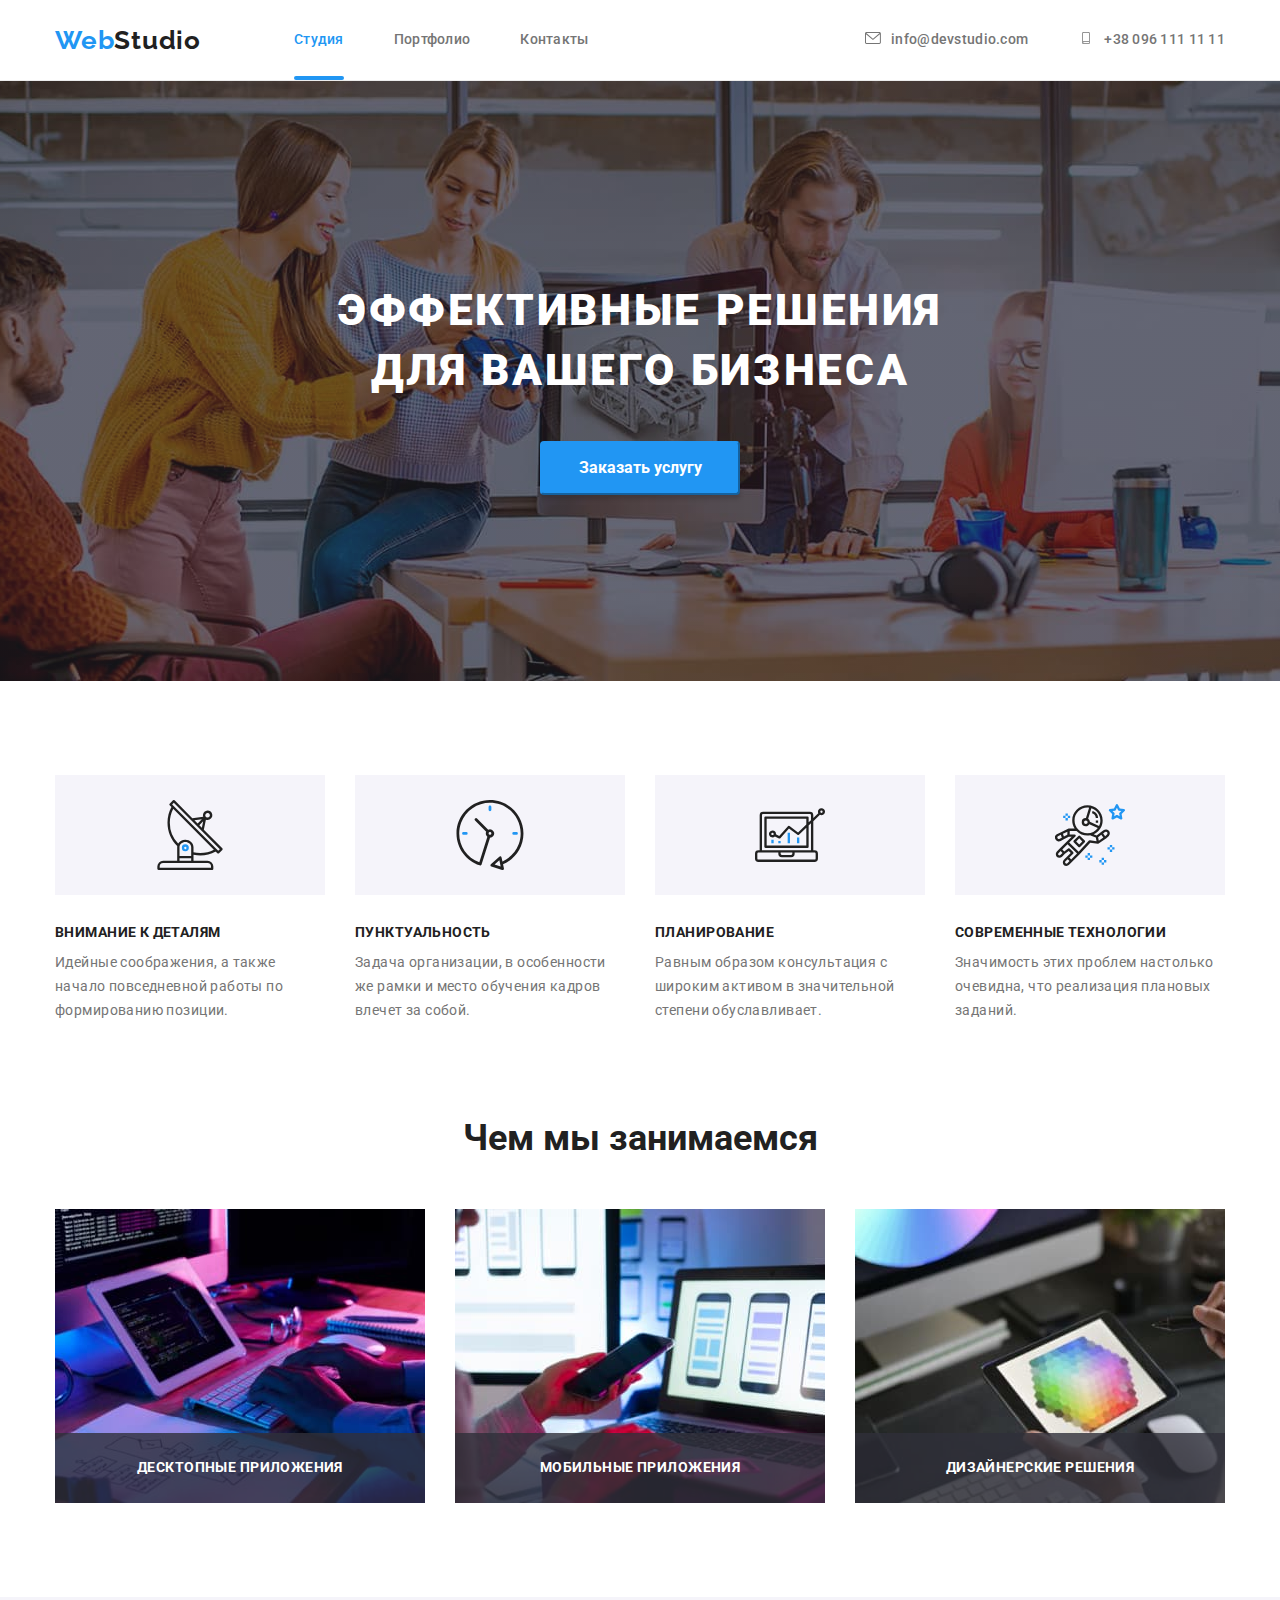
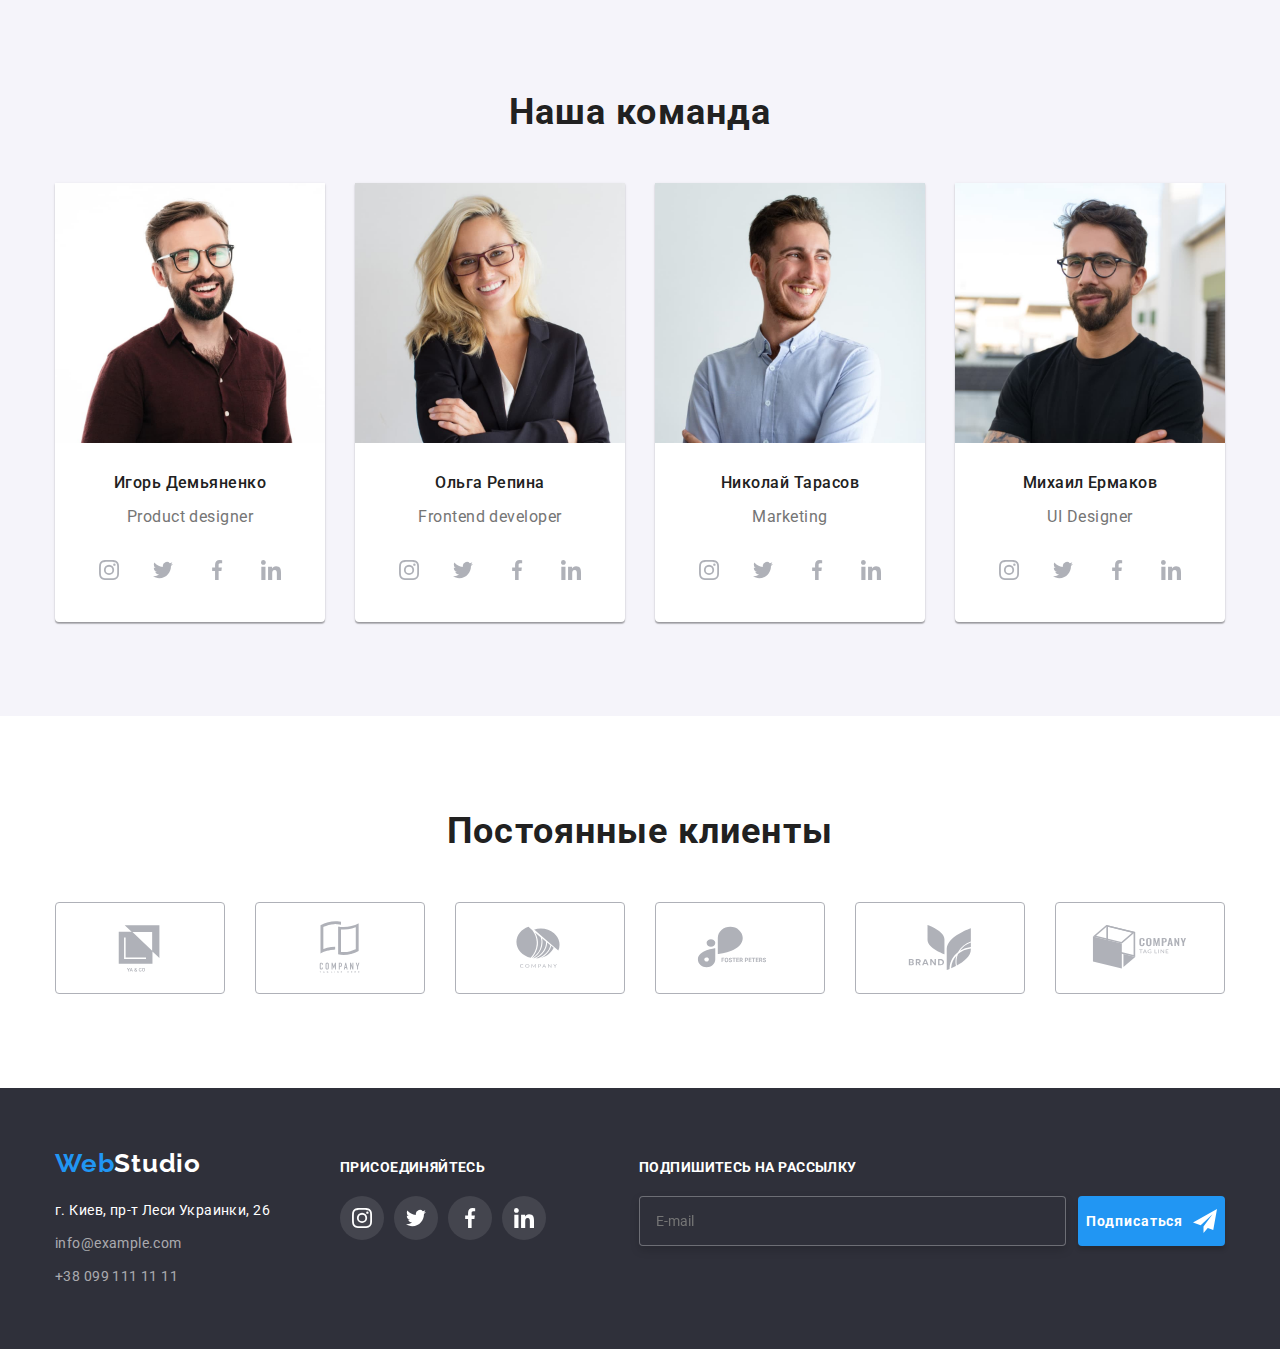
==== index.html @ 0cca4c5c "correct subscribe form" ====
<!DOCTYPE html>
<html lang="ru">

<head>
    <meta charset="UTF-8">
    <meta http-equiv="X-UA-Compatible" content="IE=edge">
    <meta name="viewport" content="width=device-width, initial-scale=1.0">
    <title>Студия</title>
    <link
        href="https://fonts.googleapis.com/css2?family=Raleway:wght@700&family=Roboto:wght@400;500;700;900&display=swap"
        rel="stylesheet">
    <link rel="stylesheet" href="https://cdnjs.cloudflare.com/ajax/libs/modern-normalize/1.1.0/modern-normalize.css">
    <link rel="stylesheet" href="./css/styles.css">
</head>

<body>
    <header class="nav">
        <div class="container main-nav">
            <nav class="main-nav">
                <a class="nav-logo" href="./index.html" target="_parent"><span class="logo1">Web</span>Studio</a>
                <ul class="nav-menu list">
                    <li class="nav-menu-item"><a class="link active-page" href="./index.html">Студия</a></li>
                    <li class="nav-menu-item"><a class="link" href="./portfolio.html" target="_parent">Портфолио</a>
                    </li>
                    <li class="nav-menu-item"><a class="link" href="">Контакты</a></li>
                </ul>
            </nav>
            <ul class="contacts list">
                <li class="nav-menu-item">
                    <a class="link" href="mailto:info@devstudio.com"><svg class="contact-icon" width="16px"
                            height="12px">
                            <use href="./images/icons.svg#icon-envelope"></use>
                        </svg>info@devstudio.com</a>
                </li>
                <li class="nav-menu-item">
                    <a class="link" href="tel:+380961111111"><svg class="contact-icon" width="16px" height="12px">
                            <use href="./images/icons.svg#icon-smartphone"></use>
                        </svg>+38 096 111 11 11</a>
                </li>
            </ul>
        </div>
    </header>
    <main>
        <section class="section order order-overlay">
            <h1 class="container order-title">эффективные решения для вашего бизнеса</h1>
            <button type="button" class="order-button" data-modal-open>Заказать услугу</button>
        </section>
        <section class="section preferences">
            <div class="container">
                <h2 class="visually-hidden">Наши преимущества</h2>
                <ul class="pref-list list">
                    <li class="item">
                        <div class="preferences-overlay">
                            <svg class="pref-icon" width="70px" height="70px">
                                <use href="./images/icons.svg#icon-antenna"></use>
                            </svg>
                        </div>
                        <h3 class="pref-title">внимание к деталям</h3>
                        <p>Идейные соображения, а также начало повседневной работы по формированию позиции.</p>

                    </li>
                    <li class="item">
                        <div class="preferences-overlay">
                            <svg class="pref-icon" width="70px" height="70px">
                                <use href="./images/icons.svg#icon-clock"></use>
                            </svg>
                        </div>
                        <h3 class="pref-title">пунктуальность</h3>
                        <p>Задача организации, в особенности же рамки и место обучения кадров влечет за собой.</p>
                    </li>
                    <li class="item">
                        <div class="preferences-overlay">
                            <svg class="pref-icon" width="70px" height="70px">
                                <use href="./images/icons.svg#icon-diagram"></use>
                            </svg>
                        </div>
                        <h3 class="pref-title">планирование</h3>
                        <p>Равным образом консультация с широким активом в значительной степени обуславливает.</p>
                    </li>
                    <li class="item">
                        <div class="preferences-overlay">
                            <svg class="pref-icon" width="70px" height="70px">
                                <use href="./images/icons.svg#icon-astronaut"></use>
                            </svg>
                        </div>
                        <h3 class="pref-title">современные технологии</h3>
                        <p>Значимость этих проблем настолько очевидна, что реализация плановых заданий.</p>
                    </li>

                </ul>
            </div>
        </section>
        <section class="section what-we-do">
            <div class="container ">
                <h2 class="title">Чем мы занимаемся</h2>
                <ul class="what-list list">
                    <li class="item"><img class="img" src="./images/img1.jpg" alt="рабочий стол программиста"
                            width="370" />
                        <p class="signature">Десктопные приложения</p>
                    </li>
                    <li class="item"><img class="img" src="./images/img2.jpg" alt="разработка мобильных приложений"
                            width="370" />
                        <p class="signature">Мобильные приложения</p>
                    </li>
                    <li class="item"><img class="img" src="./images/img3.jpg" alt="работа с цветом" width="370" />
                        <p class="signature">Дизайнерские решения</p>
                    </li>
                </ul>
            </div>
        </section>
        <section class="section our-team">
            <div class="container">
                <h2 class="title">Наша команда</h2>
                <ul class="team-list list">
                    <li class="item"> <img src="./images/id.jpg" alt="игорь демьяненко" width="270" />
                        <div class="card-title">
                            <h3 class="name">Игорь Демьяненко</h3>
                            <p class="prof">Product designer</p>
                            <div class="social-links">
                                <ul class="links">
                                    <li class="svg">
                                        <a class="sli" href="">
                                            <svg class="icon" width="20px" height="20px">
                                                <use href="./images/icons.svg#icon-insta"> </use>
                                            </svg>
                                        </a>
                                    </li>
                                    <li class="svg">
                                        <a class="sli" href=""><svg class="icon" width="20px" height="20px">
                                                <use href="./images/icons.svg#icon-twitter"> </use>
                                            </svg></a>
                                    </li>
                                    <li class="svg">
                                        <a class="sli" href=""><svg class="icon" width="20px" height="20px">
                                                <use href="./images/icons.svg#icon-fb"> </use>
                                            </svg></a>
                                    </li>
                                    <li class="svg">
                                        <a class="sli" href=""><svg class="icon" width="20px" height="20px">
                                                <use href="./images/icons.svg#icon-linkd"> </use>
                                            </svg></a>
                                    </li>
                                </ul>
                            </div>
                        </div>

                    </li>
                    <li class="item"> <img src="./images/or.jpg" alt="ольга репина" width="270" />
                        <div class="card-title">
                            <h3 class="name">Ольга Репина</h3>
                            <p class="prof">Frontend developer</p>
                            <div class="social-links">
                                <ul class="links">
                                    <li class="svg">
                                        <a class="sli" href="">
                                            <svg class="icon" width="20px" height="20px">
                                                <use href="./images/icons.svg#icon-insta"> </use>
                                            </svg>
                                        </a>
                                    </li>
                                    <li class="svg">
                                        <a class="sli" href=""><svg class="icon" width="20px" height="20px">
                                                <use href="./images/icons.svg#icon-twitter"> </use>
                                            </svg></a>
                                    </li>
                                    <li class="svg">
                                        <a class="sli" href=""><svg class="icon" width="20px" height="20px">
                                                <use href="./images/icons.svg#icon-fb"> </use>
                                            </svg></a>
                                    </li>
                                    <li class="svg">
                                        <a class="sli" href=""><svg class="icon" width="20px" height="20px">
                                                <use href="./images/icons.svg#icon-linkd"> </use>
                                            </svg></a>
                                    </li>
                                </ul>
                            </div>
                        </div>
                    </li>
                    <li class="item">
                        <img src="./images/nt.jpg" alt="николай тарасов" width="270" />
                        <div class="card-title">
                            <h3 class="name">Николай Тарасов</h3>
                            <p class="prof">Marketing</p>
                            <div class="social-links">
                                <ul class="links">
                                    <li class="svg">
                                        <a class="sli" href="">
                                            <svg class="icon" width="20px" height="20px">
                                                <use href="./images/icons.svg#icon-insta"> </use>
                                            </svg>
                                        </a>
                                    </li>
                                    <li class="svg">
                                        <a class="sli" href=""><svg class="icon" width="20px" height="20px">
                                                <use href="./images/icons.svg#icon-twitter"> </use>
                                            </svg></a>
                                    </li>
                                    <li class="svg">
                                        <a class="sli" href=""><svg class="icon" width="20px" height="20px">
                                                <use href="./images/icons.svg#icon-fb"> </use>
                                            </svg></a>
                                    </li>
                                    <li class="svg">
                                        <a class="sli" href=""><svg class="icon" width="20px" height="20px">
                                                <use href="./images/icons.svg#icon-linkd"> </use>
                                            </svg></a>
                                    </li>
                                </ul>
                            </div>
                        </div>

                    <li class="item"><img src="./images/me.jpg" alt="михаил ермаков" width="270" />
                        <div class="card-title">
                            <h3 class="name">Михаил Ермаков</h3>
                            <p class="prof">UI Designer</p>
                            <div class="social-links">
                                <ul class="links">
                                    <li class="svg">
                                        <a class="sli" href="">
                                            <svg class="icon" width="20px" height="20px">
                                                <use href="./images/icons.svg#icon-insta"> </use>
                                            </svg>
                                        </a>
                                    </li>
                                    <li class="svg">
                                        <a class="sli" href=""><svg class="icon" width="20px" height="20px">
                                                <use href="./images/icons.svg#icon-twitter"> </use>
                                            </svg></a>
                                    </li>
                                    <li class="svg">
                                        <a class="sli" href=""><svg class="icon" width="20px" height="20px">
                                                <use href="./images/icons.svg#icon-fb"> </use>
                                            </svg></a>
                                    </li>
                                    <li class="svg">
                                        <a class="sli" href=""><svg class="icon" width="20px" height="20px">
                                                <use href="./images/icons.svg#icon-linkd"> </use>
                                            </svg></a>
                                    </li>
                                </ul>
                            </div>
                        </div>

                    </li>
                </ul>
            </div>
        </section>
        <section class="section clients">
            <div class="container">
                <h2 class="title">Постоянные клиенты</h2>
                <ul class="clients-list">
                    <li class="client-item">
                        <a class="company-link" href=""><svg class="icon-client" width="106px" height="60px">
                                <use href="./images/icons.svg#icon-client-1"></use>
                            </svg></a>
                    </li>
                    <li class="client-item">
                        <a class="company-link" href=""><svg class="icon-client" width="106px" height="60px">
                                <use href="./images/icons.svg#icon-client-2"></use>
                            </svg></a>
                    </li>
                    <li class="client-item">
                        <a class="company-link" href=""><svg class="icon-client" width="106px" height="60px">
                                <use href="./images/icons.svg#icon-client-3"></use>
                            </svg></a>
                    </li>
                    <li class="client-item">
                        <a class="company-link" href=""><svg class="icon-client" width="106px" height="60px">
                                <use href="./images/icons.svg#icon-client-4"></use>
                            </svg></a>
                    </li>
                    <li class="client-item">
                        <a class="company-link" href=""><svg class="icon-client" width="106px" height="60px">
                                <use href="./images/icons.svg#icon-client-5"></use>
                            </svg></a>
                    </li>
                    <li class="client-item">
                        <a class="company-link" href=""><svg class="icon-client" width="106px" height="60px">
                                <use href="./images/icons.svg#icon-client-6"></use>
                            </svg></a>
                    </li>
                </ul>
            </div>

        </section>
    </main>
    <footer class="footer">
        <div class="container footer-container">
            <div class="footer-adress">
                <a class="footer-logo link" href="./index.html" target="_parent"><span
                        class="logo1">Web</span>Studio</a>
                <address>
                    <p class="address">г. Киев, пр-т Леси Украинки, 26</p>
                    <ul class="footer-contacts list">
                        <li class="mail">
                            <a class="link" href="mailto:info@example.com">info@example.com</a>
                        </li>
                        <li>
                            <a class="link" href="tel:+380991111111">+38 099 111 11 11</a>
                        </li>
                    </ul>
                </address>
            </div>
            <div class="footer-social">
                <h2 class="title">присоединяйтесь</h2>
                <ul class="footer-social-links">
                    <li class="item">
                        <a class="sl" href="">
                            <svg class="icon" width="20px" height="20px">
                                <use href="./images/icons.svg#icon-insta"> </use>
                            </svg>
                        </a>
                    </li>
                    <li class="item">
                        <a class="sl" href=""><svg class="icon" width="20px" height="20px">
                                <use href="./images/icons.svg#icon-twitter"> </use>
                            </svg></a>
                    </li>
                    <li class="item">
                        <a class="sl" href=""><svg class="icon" width="20px" height="20px">
                                <use href="./images/icons.svg#icon-fb"> </use>
                            </svg></a>
                    </li>
                    <li class="item">
                        <a class="sl" href=""><svg class="icon" width="20px" height="20px">
                                <use href="./images/icons.svg#icon-linkd"> </use>
                            </svg></a>
                    </li>
                </ul>
            </div>
            <div class="footer-subscribe">
                <h2 class="title">Подпишитесь на рассылку</h2>
                <ul>
                    <li class="subscribe">
                        <form class="subscribe-form">
                            <label class="label" for="subscribe-e-mail"></label>
                            <input type="email" name="subscribe-e-mail" id="subscribe-e-mail" placeholder="E-mail">
                            <button class="sub-button" type="submit">Подписаться
                                <svg class="icon" width="24px" height="24px">
                                    <use href="./images/icons.svg#icon-send"></use>
                                </svg>
                            </button>
                        </form>
                    </li>
                </ul>
            </div>
        </div>
    </footer>
    <div class="backdrop is-hidden" data-modal>
        <div class="modal">
            <button class="close" type="button" data-modal-close>
                <svg class="close-icon" width="11px" height="11px">
                    <use href="./images/icons.svg#icon-close"></use>
                </svg>
            </button>
            <h2 class="modal-title">Оставьте свои данные, мы вам перезвоним</h2>
            <form class="form" autocomplete="on">
                <div class="form-field">
                    <label for="name">Имя</label>
                    <svg class="svg-icon" width="12px" height="12px">
                        <use href="./images/icons.svg#icon-person"></use>
                    </svg>
                    <input class="input" type="text" name="name" id="name">
                </div>

                <div class="form-field phone">
                    <label for="phone">Телефон</label>
                    <svg class="svg-icon" width="12px" height="12px">
                        <use href="./images/icons.svg#icon-phone"></use>
                    </svg>
                    <input class="input" type="tel" name="phone" id="phone">
                </div>

                <div class="form-field email">
                    <label for="mail">Почта</label>
                    <svg class="svg-icon" width="12px" height="12px">
                        <use href="./images/icons.svg#icon-email"></use>
                    </svg>
                    <input class="input" type="email" name="mail" id="mail">
                </div>

                <div class="form-field comment">
                    <label for="comment">Комментарий</label>
                    <textarea class="textarea" name="comment" rows="10" id="comment"
                        placeholder="Введите текст"></textarea>
                </div>

                <div class="check">
                    <input class="checkbox" type="checkbox" name="policy" value="" id="policy">
                    <label for="policy">Соглашаюсь с рассылкой и принимаю <a href="">Условия договора</a></label>
                </div>
                <button class="submit" type="submit">Отправить</button>

            </form>
        </div>
    </div>
    <script src="./js/modal.js"></script>
</body>

</html>
---- css/styles.css ----
/*-variables=*/
:root {
    --bg-body: #fff;
    --font-title: #212121;
    --accent: #2196f3;
    --font-p: #757575;
    --header-border: #ececec;
    --bg-order: #c4c4c4;
    --font-order: #fff;
    --font-active-button: #fff;
    --bg-hover-buton-order: #188ce8;
    --bg-our-team: #f5f4fa;
    --bg-footer: #2f303a;
    --footer-text: #fff;
    --footer-contacts: rgba(255, 255, 255, 0.6);
    --bg-button: #f5f4fa;
    --border-card: #eeeeee;
    --social-icon: #afb1b8;
    --backdrop: rgba(0, 0, 0, 0.2);
    --card-overlay: rgba(33, 150, 243, 0.9);
    --border-input: rgba(33, 33, 33, 0.2);
}

/*-RESET-*/
html {
    box-sizing: border-box;
}

*,
*::after,
*::before {
    box-sizing: inherit;
}

/* Стили для обнуления верхних отступов у элементов */
h1,
h2,
h3,
h4,
h5,
h6,
p,
ul {
    padding: 0;
    margin: 0;
}

/* Класс для обнуления базовых свойств у списков (ul) */
ul {
    list-style: none;
    padding-left: 0;
    margin: 0;
}

/* Класс для обнуления базовых свойств у ссылок */
.link {
    text-decoration: none;
    color: inherit;
}

/* Свойства для корректного отображения картинок */
img {
    display: block;
    max-width: 100%;
    height: auto;
}

/* Свойства для обнуления курсива у address */
address {
    font-style: normal;
}


/*-base-*/
body {
    font-family: 'roboto', sans-serif;
    color: var(--font-p);
    background-color: var(--bg-body);
    font-size: 14px;
    line-height: 1.14;
    font-weight: 400;
}

.container {
    width: 1200px;
    padding-left: 15px;
    padding-right: 15px;
    margin: 0 auto;
}

.section {
    margin: 0;
    padding-top: 94px;
    padding-bottom: 94px;
    text-align: center;
}

/*-UI home page-*/
/*-header-*/

.list {
    list-style: none;
    padding: 0;
    margin: 0;
}

.visually-hidden {
    position: absolute;
    width: 1px;
    height: 1px;
    margin: -1px;
    border: 0;
    padding: 0;
    white-space: nowrap;
    clip-path: inset(100%);
    clip: rect(0 0 0 0);
    overflow: hidden;
}


.nav {
    border-bottom: 1px solid var(--header-border);
}

.main-nav {
    display: flex;
    align-items: center;
}

.nav .link {
    font-weight: 500;
    text-decoration: none;
    color: var(--font-title);
    letter-spacing: 0.02em;
}

.nav .link:focus,
.nav .link:hover {
    color: var(--accent);
}

.nav-logo {
    display: block;
    font-family: 'Raleway';
    font-style: normal;
    font-weight: 700;
    font-size: 26px;
    line-height: 1.19;
    color: var(--font-title);
    text-decoration: none;
    letter-spacing: 0.03em;
}

.nav .nav-logo:hover,
.nav-logo:focus,
.nav-logo:active {
    color: var(--font-title);
}

.logo1 {
    color: var(--accent)
}

.nav-menu {
    display: flex;
    margin-left: 93px;
}

.nav-menu .link {
    display: block;
    padding-top: 32px;
    padding-bottom: 32px;
    text-decoration: none;
    color: var(--font-p);
    transition: color 250ms cubic-bezier(0.4, 0, 0.2, 1);
}

.contacts {
    display: flex;
    margin-left: auto;
}

.contacts .link {
    display: block;
    padding-top: 32px;
    padding-bottom: 32px;
    text-decoration: none;
    color: var(--font-p);
    transition: color 250ms cubic-bezier(0.4, 0, 0.2, 1);
}

.nav-menu-item+.nav-menu-item {
    margin-left: 50px;
}

.nav-menu-item {
    position: relative;
}

.contacts .link:hover,
.contacts .link:focus {
    color: var(--accent);
}

.contact-icon {
    margin-right: 10px;
    fill: var(--font-p);
    transition: fill 250ms cubic-bezier(0.4, 0, 0.2, 1);
}

.contacts .link:hover .contact-icon,
.contacts .link:focus .contact-icon {
    fill: var(--accent);
}


.nav .active-page {
    color: var(--accent);
}

.nav .active-page::after {
    content: "";
    position: absolute;
    left: 0;
    bottom: 0;
    width: 100%;
    height: 4px;
    border-radius: 2px;
    background-color: var(--accent);
}

/*-main-*/

/*-order-*/

.order {
    padding: 200px 0px;
    background-color: var(--bg-order);
}

.order-overlay {
    max-width: 1600px;
    height: 600px;
    margin-left: auto;
    margin-right: auto;
    background-image: linear-gradient(to right,
            rgba(47, 48, 58, 0.4),
            rgba(47, 48, 58, 0.4)),
        url(../images/Img.jpg);
    background-repeat: no-repeat;
    background-position: center;
    background-size: cover;
}

.order-title {
    width: 696px;
    padding: 0;
    margin-bottom: 40px;
    font-weight: 900;
    font-size: 44px;
    line-height: 1.36;
    color: var(--font-order);
    text-transform: uppercase;
    letter-spacing: 0.06em;
}

.order-button {
    min-width: 200px;
    padding: 10px 32px;
    font-family: 'Roboto';
    font-weight: 700;
    font-size: 16px;
    line-height: 1.88;
    color: var(--font-active-button);
    background-color: var(--accent);
    box-shadow: 0px 4px 4px rgba(0, 0, 0, 0.15);
    border-radius: 4px;
    border-color: var(--accent);
    cursor: pointer;
    transition: background-color 250ms cubic-bezier(0.4, 0, 0.2, 1);
}

.order-button:hover {
    background-color: var(--bg-hover-buton-order);
}

.backdrop.is-hidden {
    opacity: 0;
    pointer-events: none;
    visibility: hidden;
}

/*-preferences-*/

.pref-list {
    display: flex;
    flex-wrap: wrap;
}

.pref-list .item {
    width: calc((100% - 90px) / 4);
    margin-right: 30px;
    text-align: left;
}

.pref-list .item:nth-child(4n) {
    margin-right: 0px;
}

.pref-title {
    margin-bottom: 10px;
    font-weight: 700;
    font-size: 14px;
    line-height: 1.14;
    color: var(--font-title);
    letter-spacing: 0.03em;
    text-transform: uppercase;
}

.preferences p {
    line-height: 1.71;
    letter-spacing: 0.03em;
}

.preferences-overlay {
    display: flex;
    justify-content: center;
    align-items: center;
    width: 270px;
    height: 120px;
    margin-bottom: 30px;
    background-color: var(--bg-button);
}

/*-what we do-*/

.what-we-do {
    padding-top: 0px;
}

.what-list {
    display: flex;
    justify-content: center;
}

.what-list .item {
    margin-right: 30px;
    position: relative;
}

.what-list .item:nth-child(3n) {
    margin-right: 0px;
}

.what-we-do .title {
    margin-bottom: 50px;
    font-weight: 700;
    font-size: 36px;
    line-height: 1.17;
    text-align: center;
    color: var(--font-title);
}

.what-we-do .signature {
    width: 100%;
    position: absolute;
    left: 0;
    bottom: 0;
    padding-top: 27px;
    padding-bottom: 27px;
    font-weight: 700;
    letter-spacing: 0.03em;
    text-transform: uppercase;
    color: var(--bg-body);
    background: rgba(47, 48, 58, 0.8);
}

/*-our team-*/

.our-team {
    background-color: var(--bg-our-team);
}

.team-list {
    display: flex;

}

.our-team .title {
    margin-bottom: 50px;
    font-weight: 700;
    font-size: 36px;
    line-height: 1.17;
    color: var(--font-title);
    letter-spacing: 0.03em;
}

.our-team .item {
    margin-right: 30px;
    background-color: var(--bg-body);
    box-shadow: 0px 1px 3px rgba(0, 0, 0, 0.12),
        0px 1px 1px rgba(0, 0, 0, 0.14),
        0px 2px 1px rgba(0, 0, 0, 0.2);
    border-radius: 0px 0px 4px 4px;
    text-align: center;
}

.our-team .item:nth-child(4n) {
    margin-right: 0px;
}

.our-team .card-title {
    padding: 30px 0;
}

.our-team .name {
    margin-bottom: 10px;
    font-weight: 500;
    font-size: 16px;
    line-height: 1.19;
    letter-spacing: 0.03em;
    color: var(--font-title);
}

.our-team .prof {
    margin-bottom: 16px;
    font-size: 16px;
    line-height: 1.88;
    letter-spacing: 0.03em;
}

.social-links {
    padding-left: 32px;
    padding-right: 32px;
    margin-left: auto;
    margin-right: auto;
}

.social-links .links {
    display: flex;
}

.sli {
    display: flex;
    justify-content: center;
    align-items: center;
    width: 44px;
    height: 44px;
    border-radius: 50%;
    transition: background-color 250ms cubic-bezier(0.4, 0, 0.2, 1);
}

.social-links .svg:not(:last-child) {
    margin-right: 10px;
}

.social-links .icon {
    fill: var(--social-icon);
    transition: fill 250ms cubic-bezier(0.4, 0, 0.2, 1);
}

.sli:hover,
.sli:focus {
    background-color: var(--accent);
}

.sli:hover .icon,
.sli:focus .icon {
    fill: var(--bg-body);
}


/*-Clients-*/

.clients .title {
    margin-bottom: 50px;
    font-weight: 700;
    font-size: 36px;
    line-height: 1.17;
    text-align: center;
    letter-spacing: 0.03em;
    color: var(--font-title);
}

.clients-list {
    display: flex;
    justify-content: center;
    align-items: center;
}

.client-item:not(:last-child) {
    margin-right: 30px;
}

.company-link {
    display: flex;
    justify-content: center;
    align-items: center;
    width: 170px;
    height: 92px;
    border: 1px solid var(--social-icon);
    border-radius: 4px;
    cursor: pointer;
    transition: border-color 250ms cubic-bezier(0.4, 0, 0.2, 1);
}

.company-link:hover,
.company-link:focus {
    border-color: var(--accent);
}

.company-link:hover .icon-client,
.company-link:focus .icon-client {
    fill: var(--accent);
}


.icon-client {
    fill: var(--social-icon);
    transition: fill 250ms cubic-bezier(0.4, 0, 0.2, 1);
}

/*-UI portfolio-*/
/*-buttons-*/

.buttons {
    display: flex;
    margin-bottom: 50px;
    justify-content: center;
}

.li+.li {
    margin-left: 8px;
}

.buttons .button {
    padding: 6px 22px;
    font-family: 'Roboto';
    font-weight: 500;
    font-size: 16px;
    line-height: 1.63;
    text-align: center;
    letter-spacing: 0.03em;
    color: var(--font-title);
    background-color: var(--bg-button);
    border: 1px transparent;
    border-radius: 4px;
    cursor: pointer;
    transition: background-color 250ms cubic-bezier(0.4, 0, 0.2, 1),
        color 250ms cubic-bezier(0.4, 0, 0.2, 1),
        box-shadow 250ms cubic-bezier(0.4, 0, 0.2, 1);
}

.buttons .button:hover,
.buttons .button:focus {
    color: var(--font-active-button);
    background-color: var(--accent);
    box-shadow: 0px 3px 1px rgba(0, 0, 0, 0.1),
        0px 1px 2px rgba(0, 0, 0, 0.08),
        0px 2px 2px rgba(0, 0, 0, 0.12);
}


/*-portfolio-*/

.filter-list {
    display: flex;
    flex-wrap: wrap;
}

.filter-list .item {
    width: calc((100% - 60px) / 3);
    margin-right: 30px;
    margin-bottom: 30px;
    transition: box-shadow 250ms cubic-bezier(0.4, 0, 0.2, 1) 0ms;
}

.filter-list .item:nth-child(3n) {
    margin-right: 0px;
}

.filter-list .item:nth-last-child(-n + 3) {
    margin-bottom: 0px;
}

.filter-list .title {
    margin-bottom: 4px;
    font-weight: 700;
    font-size: 18px;
    line-height: 2;
    letter-spacing: 0.06em;
    color: var(--font-title);
}

.filter-list .category {
    font-size: 16px;
    line-height: 1.88;
    letter-spacing: 0.03em;
    color: var(--font-p);
}

.filter-list .card-title {
    padding: 20px 24px;
    text-align: left;
    border-left: 1px solid var(--border-card);
    border-bottom: 1px solid var(--border-card);
    border-right: 1px solid var(--border-card);
}

.filter-list .link {
    text-decoration: none;
}

.filter-list .item:hover,
.filter-list .item:focus {
    box-shadow: 0px 1px 1px rgba(0, 0, 0, 0.12),
        0px 4px 4px rgba(0, 0, 0, 0.06),
        1px 4px 6px rgba(0, 0, 0, 0.16);
}

.filter-list .img {
    display: block;
}

.card-overlay {
    position: relative;
    overflow: hidden;
}

.description {
    position: absolute;
    top: 101%;
    left: 0;
    width: 100%;
    padding: 63px 24px;
    font-weight: 400;
    font-size: 18px;
    line-height: 1.55;
    letter-spacing: 0.03em;
    text-align: left;
    color: var(--bg-body);
    background-color: var(--card-overlay);
    transition: transform 250ms cubic-bezier(0.4, 0, 0.2, 1) 0ms;
}

.filter-list .link:hover .description,
.filter-list .link:focus .description {
    transform: translateY(-101%);
}

/*-footer-*/

.footer {
    padding: 60px 0px;
    background-color: var(--bg-footer);
    line-height: 1.71;
    letter-spacing: 0.03em;
}

.footer-container {
    display: flex;
}

.footer-adress {
    margin-right: 70px;
}

.footer .link {
    text-decoration: none;
    transition: color 250ms cubic-bezier(0.4, 0, 0.2, 1);
}

.footer-logo {
    display: block;
    margin-bottom: 20px;
    font-family: 'Raleway';
    font-style: normal;
    font-weight: 700;
    font-size: 26px;
    line-height: 1.19;
    letter-spacing: 0.03em;
    color: var(--footer-text);
}

.footer .link:hover,
.footer .link:focus,
.footer .link:active {
    color: var(--footer-text);
}

.footer .address {
    margin-bottom: 9px;
    font-style: normal;
    color: var(--footer-text);
}

.footer-contacts .link {
    font-style: normal;
    color: var(--footer-contacts);
}

.footer-contacts .mail {
    margin-bottom: 9px;
}

.footer-contacts .link:hover,
.footer-contacts .link:focus {
    color: var(--accent);
}

.footer-contacts .mail {
    margin-bottom: 9px;
}

.footer .title {
    margin-bottom: 20px;
    font-size: inherit;
    font-weight: 700;
    line-height: 1.14;
    letter-spacing: 0.03em;
    text-transform: uppercase;
    color: var(--footer-text);
}

.footer-social {
    margin-right: 93px;
    padding-top: 12px;
}

.footer-social-links {
    display: flex;
    justify-content: center;
    align-items: center;
}

.footer-social .item {
    width: 44px;
    height: 44px;

}

.footer-social .item:not(:last-child) {
    margin-right: 10px;
}

.sl {
    display: flex;
    justify-content: center;
    align-items: center;
    width: 44px;
    height: 44px;
    border: 0;
    border-radius: 50%;
    background-color: rgba(255, 255, 255, 0.1);
    transition: background-color 250ms cubic-bezier(0.4, 0, 0.2, 1);
}

.sl .icon {
    fill: var(--footer-text)
}

.footer-social .sl:focus,
.footer-social .sl:hover {
    background-color: var(--accent);
}

.footer-subscribe {
    flex-grow: 1;
    padding-top: 12px;
}

.subscribe {
    width: 100%;
}

.subscribe-form{
    display: flex;
    justify-content: right;
    align-items: center;
}

.subscribe input {
    height: 50px;
    width: 100%;
    margin-right: 12px;
    padding-left: 16px;
    padding-top: 15px;
    padding-bottom: 15px;
    border: 1px solid rgba(255, 255, 255, 0.3);
    filter: drop-shadow(0px 4px 4px rgba(0, 0, 0, 0.15));
    border-radius: 4px;
    background-color: var(--bg-footer);
    color: var(--footer-text);
}

.sub-button {
    display: flex;
    align-items: center;
    justify-content: center;
    width: 200px;
    height: 50px;
    border: 0;
    box-shadow: 0px 4px 4px rgba(0, 0, 0, 0.15);
    border-radius: 4px;
    background-color: var(--accent);
    color: var(--footer-text);
    font-weight: 700;
    font-size: 16;
    line-height: 1.88;
    text-align: center;
    letter-spacing: 0.06em;
}

.sub-button .icon{
    fill: var(--footer-text);
    margin-left: 10px;
}

/*-Modal-*/
.backdrop {
    position: fixed;
    top: 0;
    left: 0;
    width: 100%;
    height: 100%;
    opacity: 1;
    background-color: var(--backdrop);
    transition: opacity 250ms cubic-bezier(0.4, 0, 0.2, 1) 0ms,
    visibility 250ms cubic-bezier(0.4, 0, 0.2, 1);
}

.modal {
    position: absolute;
    display: flex;
    flex-direction: column;
    top: 50%;
    left: 50%;
    align-items: center;
    transform: translate(-50%, -50%);
    width: 528px;
    height: 581px;
    background-color: var(--bg-body);
    box-shadow: 0px 1px 3px rgba(0, 0, 0, 0.12),
        0px 1px 1px rgba(0, 0, 0, 0.14),
        0px 2px 1px rgba(0, 0, 0, 0.2);
    border-radius: 4px;
}

.close {
    position: absolute;
    top: 8px;
    right: 8px;
    width: 30px;
    height: 30px;
    display: flex;
    justify-content: center;
    align-items: center;
    border: 1px solid rgba(0, 0, 0, 0.1);
    border-radius: 50%;
    background-color: var(--bg-body);
}

.close-icon {
    transition: fill 250ms cubic-bezier(0.4, 0, 0.2, 1);
}

.close:hover .close-icon,
.close:focus .close-icon {
    fill:var(--accent);
}

.modal-title {
    margin-top: 40px;
    margin-bottom: 12px;
    font-weight: 700;
    font-size: 20px;
    line-height: 1.15;
    text-align: center;
    letter-spacing: 0.03em;
    color: var(--font-title);
}

.form {
    width: 448px;
    height: 342px;
}

.form-field {
    display: flex;
    flex-direction: column;
    position: relative;
}

.form-field .svg-icon {
    position: absolute;
    top: 50%;
    left: 14px;
    transform: translate(50%);
    transition: fill 250ms cubic-bezier(0.4, 0, 0.2, 1);
}

.form .input {
    margin-bottom: 10px;
    padding-left: 42px;
    padding-top: 12px;
    padding-bottom: 12px;1
    height: 40px;
    border: 1px solid var(--border-input);
    border-radius: 4px;
    transition: border-color 250ms cubic-bezier(0.4, 0, 0.2, 1);
}

.form .input:hover,
.form .input:focus
.form .input:enabled {
    border-color: var(--accent);
}

.form-field:hover .svg-icon,
.form-field:focus .svg-icon {
fill: var(--accent);
}


.form .textarea {
    margin-bottom: 20px;
    padding: 12px 16px;
    resize: none;
    height: 120px;
    border: 1px solid var(--border-input);
    border-radius: 4px;
    transition: border-color 250ms cubic-bezier(0.4, 0, 0.2, 1);
}

.form .textarea::placeholder{
    letter-spacing: 0.01em;
    color: rgba(117, 117, 117, 0.5);
}

.form .textarea:hover,
.form .textarea:focus {
    border-color: var(--accent);
}

.form .check {
    display: flex;
    justify-content: center;
    align-items: center;
    margin-bottom: 30px;
}

.form .checkbox {
    margin-right: 7px;
}

.form-field label {
    margin-bottom: 4px;
    font-weight: 400;
    font-size: 12px;
    line-height: 1.17;
    letter-spacing: 0.01em;
}



.submit {
    display: block;
    margin: auto;
    width: 200px;
    height: 50px;
    border: 0;
    box-shadow: 0px 4px 4px rgba(0, 0, 0, 0.15);
    border-radius: 4px;
    background-color: var(--accent);
    color: var(--bg-body);
    transition: background-color 250ms cubic-bezier(0.4, 0, 0.2, 1);
}

.submit:hover,
.submit:focus {
    background-color: var(--bg-hover-buton-order);
}
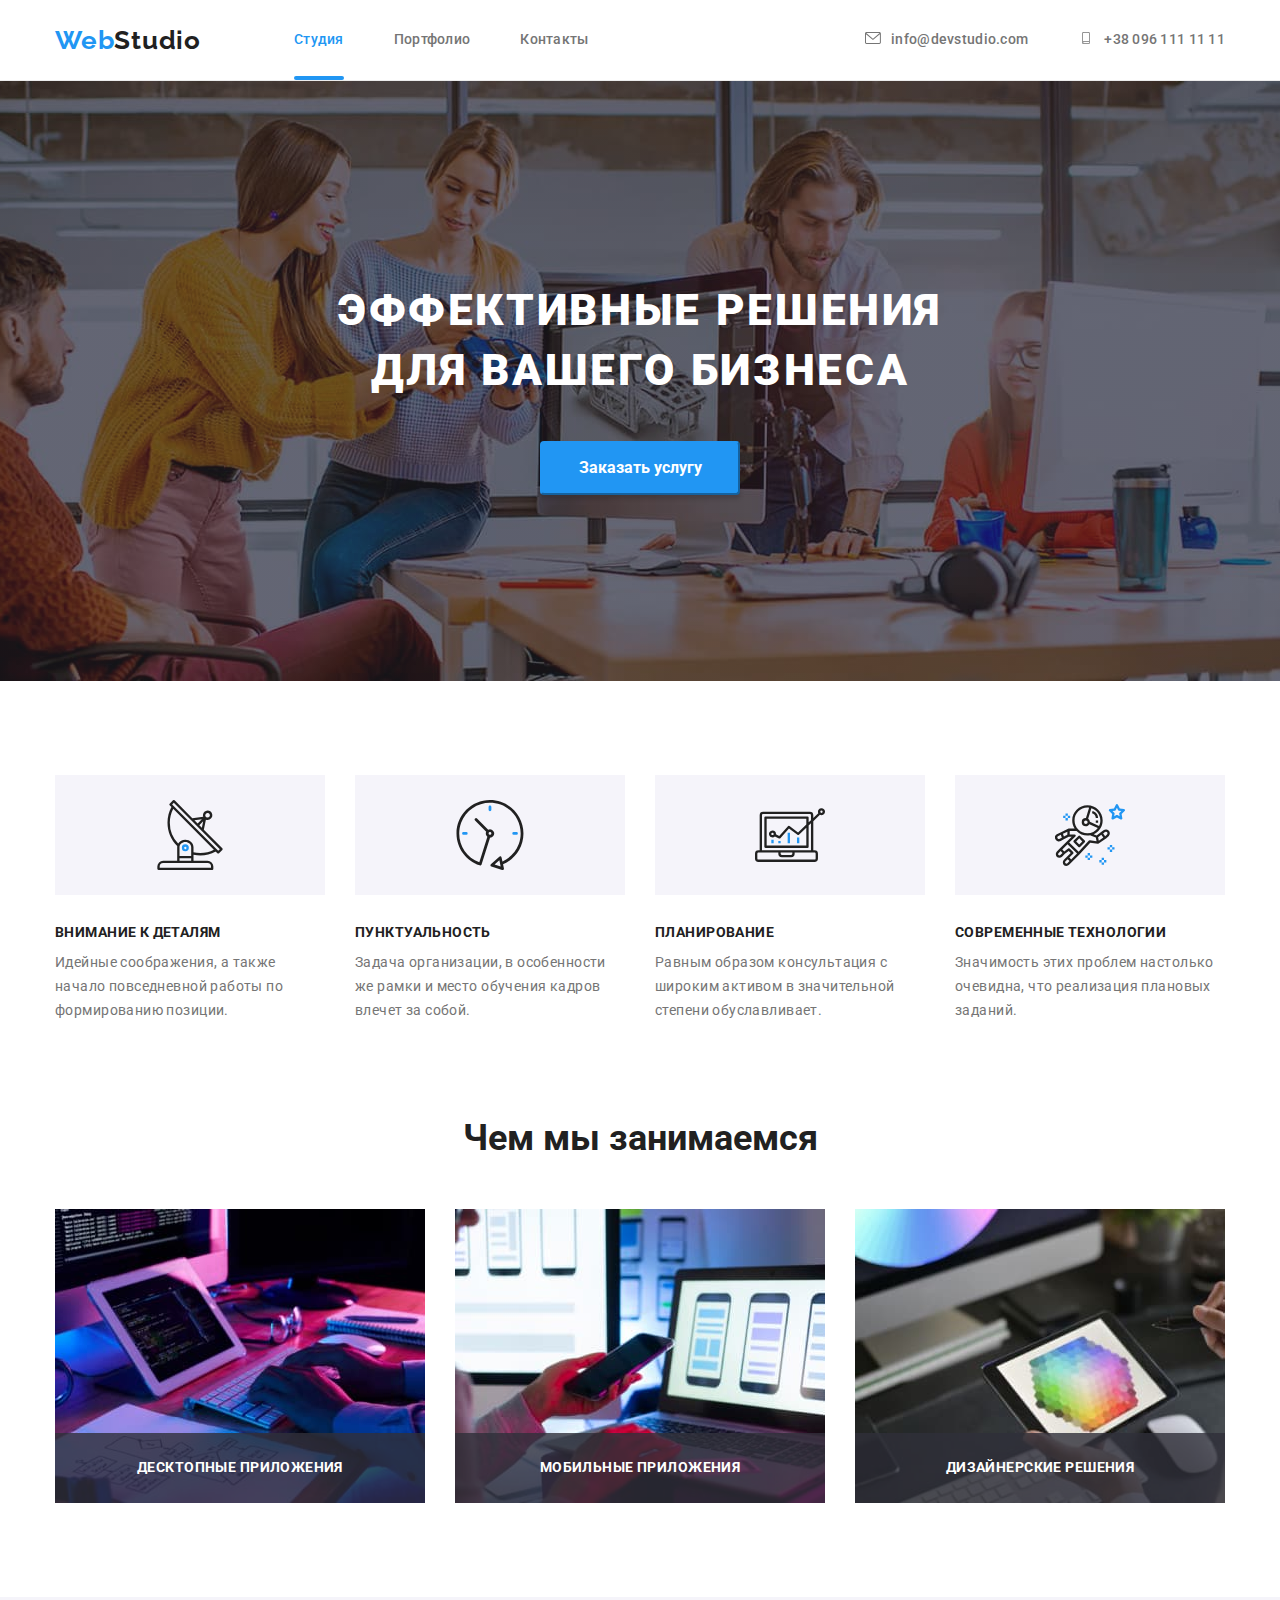
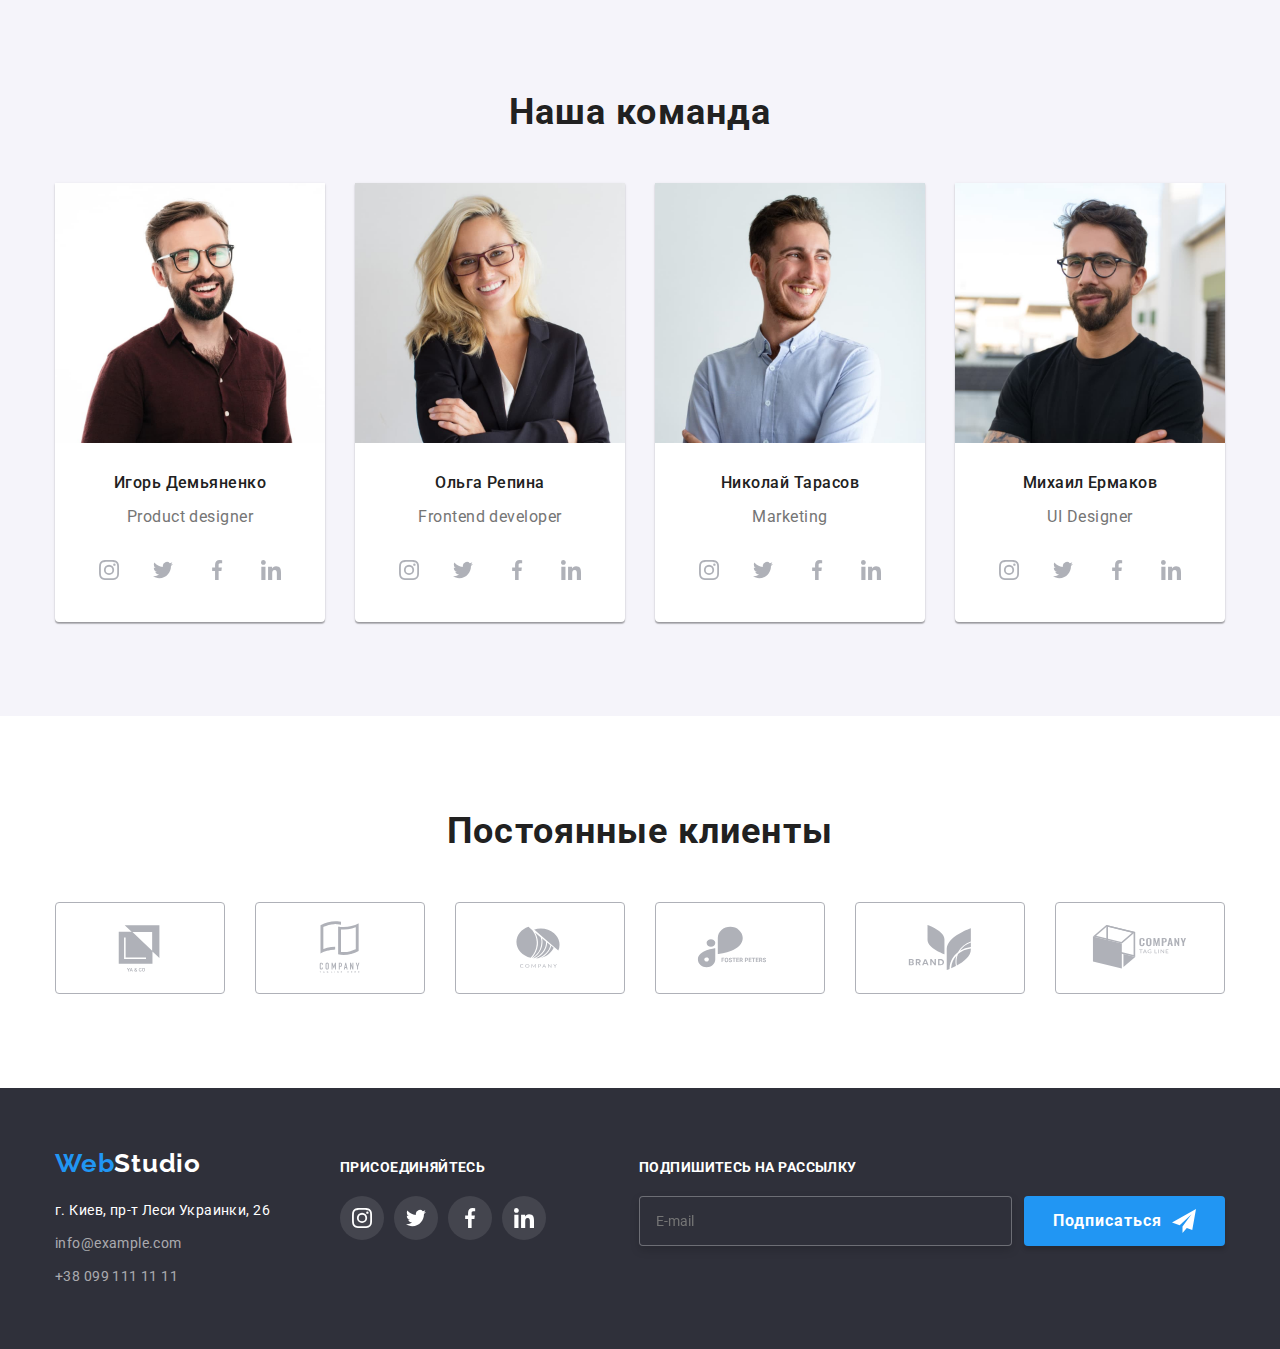
==== commit 4671f725: "in process" ====
--- a/index.html
+++ b/index.html
@@ -355,44 +355,41 @@
                 </svg>
             </button>
             <h2 class="modal-title">Оставьте свои данные, мы вам перезвоним</h2>
+
             <form class="form" autocomplete="on">
+
                 <div class="form-field">
-                    <label for="name">Имя</label>
-                    <svg class="svg-icon" width="12px" height="12px">
-                        <use href="./images/icons.svg#icon-person"></use>
-                    </svg>
-                    <input class="input" type="text" name="name" id="name">
-                </div>
-
-                <div class="form-field phone">
-                    <label for="phone">Телефон</label>
-                    <svg class="svg-icon" width="12px" height="12px">
-                        <use href="./images/icons.svg#icon-phone"></use>
-                    </svg>
-                    <input class="input" type="tel" name="phone" id="phone">
-                </div>
-
-                <div class="form-field email">
-                    <label for="mail">Почта</label>
-                    <svg class="svg-icon" width="12px" height="12px">
-                        <use href="./images/icons.svg#icon-email"></use>
-                    </svg>
-                    <input class="input" type="email" name="mail" id="mail">
-                </div>
-
-                <div class="form-field comment">
-                    <label for="comment">Комментарий</label>
-                    <textarea class="textarea" name="comment" rows="10" id="comment"
-                        placeholder="Введите текст"></textarea>
-                </div>
-
-                <div class="check">
-                    <input class="checkbox" type="checkbox" name="policy" value="" id="policy">
-                    <label for="policy">Соглашаюсь с рассылкой и принимаю <a href="">Условия договора</a></label>
-                </div>
-                <button class="submit" type="submit">Отправить</button>
+                    <label for="name" class=form-label>Имя</label>
+                    <input type="text" id="name" class="form-input">
+                </div>
+
+                <div class="form-field">
+                    <label for="tel" class=form-label>Телефон</label>
+                    <input type="tel" id="tel" class="form-input">
+                </div>
+
+                <div class="form-field">
+                    <label for="email" class=form-label>Почта</label>
+                    <input type="email" id="email" class="form-input">
+                </div>
+
+                <div class="form-textarea">
+                    <label for="comment" class="form-label">Комментарий</label>
+                    <textarea class="textarea-input" name="comment" id="comment" placeholder="Введите текст"></textarea>
+                </div>
+
+                <div class="policy">
+                    <input type="checkbox" id="policy">
+                    <label for="policy" class="policy-input">Соглашаюсь с рассылкой и принимаю <a href="">Условия
+                            договора</a></label>
+                    </input>
+                </div>
+                <button class="button-submit" type="submit">Отправить</button>
 
             </form>
+
+
+
         </div>
     </div>
     <script src="./js/modal.js"></script>
--- a/css/styles.css
+++ b/css/styles.css
@@ -280,7 +280,12 @@
     transition: background-color 250ms cubic-bezier(0.4, 0, 0.2, 1);
 }
 
-.order-button:hover {
+.order-button:hover,
+.order-button:focus,
+.sub-button:hover,
+.sub-button:focus,
+.button-submit:hover,
+.button-submit:focus {
     background-color: var(--bg-hover-buton-order);
 }
 
@@ -690,6 +695,9 @@
 
 .footer .address {
     margin-bottom: 9px;
+    font-size: 14px;
+    line-height: 1.71;
+    letter-spacing: 0.03em;
     font-style: normal;
     color: var(--footer-text);
 }
@@ -797,24 +805,25 @@
     display: flex;
     align-items: center;
     justify-content: center;
-    width: 200px;
     height: 50px;
+    padding: 10px 29px;
     border: 0;
     box-shadow: 0px 4px 4px rgba(0, 0, 0, 0.15);
     border-radius: 4px;
     background-color: var(--accent);
     color: var(--footer-text);
     font-weight: 700;
-    font-size: 16;
+    font-size: 16px;
     line-height: 1.88;
     text-align: center;
     letter-spacing: 0.06em;
 }
 
-.sub-button .icon{
+.sub-button .icon{ 
     fill: var(--footer-text);
     margin-left: 10px;
 }
+
 
 /*-Modal-*/
 .backdrop {
@@ -831,8 +840,6 @@
 
 .modal {
     position: absolute;
-    display: flex;
-    flex-direction: column;
     top: 50%;
     left: 50%;
     align-items: center;
@@ -882,101 +889,90 @@
 
 .form {
     width: 448px;
-    height: 342px;
+    margin-left: auto;
+    margin-right: auto;
 }
 
 .form-field {
     display: flex;
     flex-direction: column;
-    position: relative;
-}
-
-.form-field .svg-icon {
-    position: absolute;
-    top: 50%;
-    left: 14px;
-    transform: translate(50%);
-    transition: fill 250ms cubic-bezier(0.4, 0, 0.2, 1);
-}
-
-.form .input {
     margin-bottom: 10px;
-    padding-left: 42px;
-    padding-top: 12px;
-    padding-bottom: 12px;1
-    height: 40px;
-    border: 1px solid var(--border-input);
-    border-radius: 4px;
+}
+
+.form-label {
+    margin-bottom: 4px;
+    font-size: 12px;
+}
+
+.form-input {
+    margin: 0;
+    padding: 12px 42px;
+    outline: 0;
     transition: border-color 250ms cubic-bezier(0.4, 0, 0.2, 1);
-}
-
-.form .input:hover,
-.form .input:focus
-.form .input:enabled {
+    border: 1px solid rgba(33, 33, 33, 0.2);
+    border-radius: 4px
+}
+
+.form-input:hover,
+.form-input:focus,
+.form-input:focus-visible {
     border-color: var(--accent);
 }
 
-.form-field:hover .svg-icon,
-.form-field:focus .svg-icon {
-fill: var(--accent);
-}
-
-
-.form .textarea {
+.form-textarea {
+    display: flex;
+    flex-direction: column;
     margin-bottom: 20px;
+}
+
+.textarea-input {
+    resize: none;
+    margin: 0;
     padding: 12px 16px;
-    resize: none;
     height: 120px;
-    border: 1px solid var(--border-input);
-    border-radius: 4px;
+    outline: 0;
     transition: border-color 250ms cubic-bezier(0.4, 0, 0.2, 1);
-}
-
-.form .textarea::placeholder{
+    border: 1px solid rgba(33, 33, 33, 0.2);
+    border-radius: 4px
+}
+
+.textarea-input:hover,
+.textarea-input:focus,
+.textarea-input:focus-visible {
+    border-color: var(--accent);
+}
+
+.textarea-input::placeholder {
+    line-height: 1.14;
     letter-spacing: 0.01em;
     color: rgba(117, 117, 117, 0.5);
 }
 
-.form .textarea:hover,
-.form .textarea:focus {
-    border-color: var(--accent);
-}
-
-.form .check {
-    display: flex;
-    justify-content: center;
+.policy {
+    display: flex;
     align-items: center;
     margin-bottom: 30px;
 }
 
-.form .checkbox {
-    margin-right: 7px;
-}
-
-.form-field label {
-    margin-bottom: 4px;
-    font-weight: 400;
-    font-size: 12px;
-    line-height: 1.17;
-    letter-spacing: 0.01em;
-}
-
-
-
-.submit {
+.policy-input{
+    margin-left: 7px;
+    line-height: 1.71;    
+    letter-spacing: 0.03em;
+}
+
+.button-submit {
     display: block;
     margin: auto;
-    width: 200px;
-    height: 50px;
-    border: 0;
+    padding: 10px 56px;
+    font-weight: 700;
+    font-size: 16px;
+    line-height: 1.88;
+    text-align: center;
+    letter-spacing: 0.06em;
+    color: var(--font-active-button);
     box-shadow: 0px 4px 4px rgba(0, 0, 0, 0.15);
     border-radius: 4px;
+    border: 0;
     background-color: var(--accent);
-    color: var(--bg-body);
     transition: background-color 250ms cubic-bezier(0.4, 0, 0.2, 1);
 }
-
-.submit:hover,
-.submit:focus {
-    background-color: var(--bg-hover-buton-order);
-}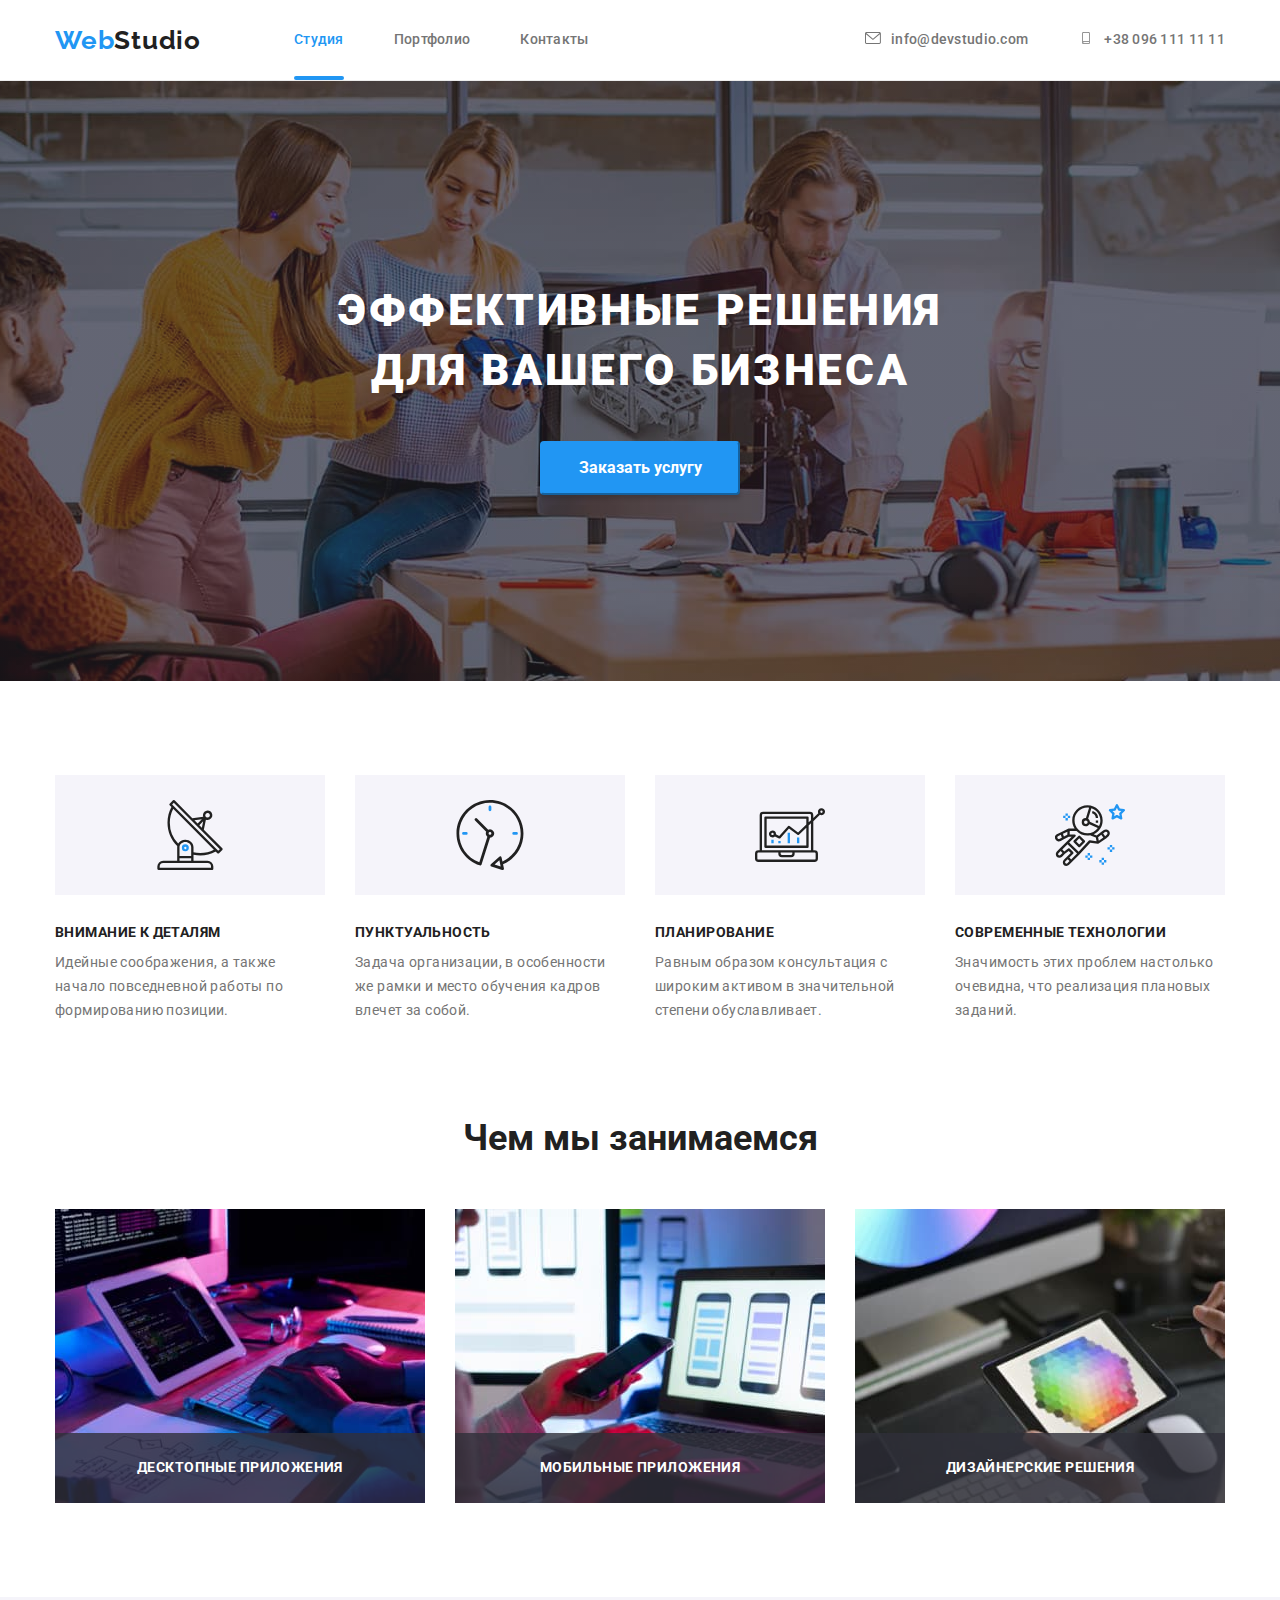
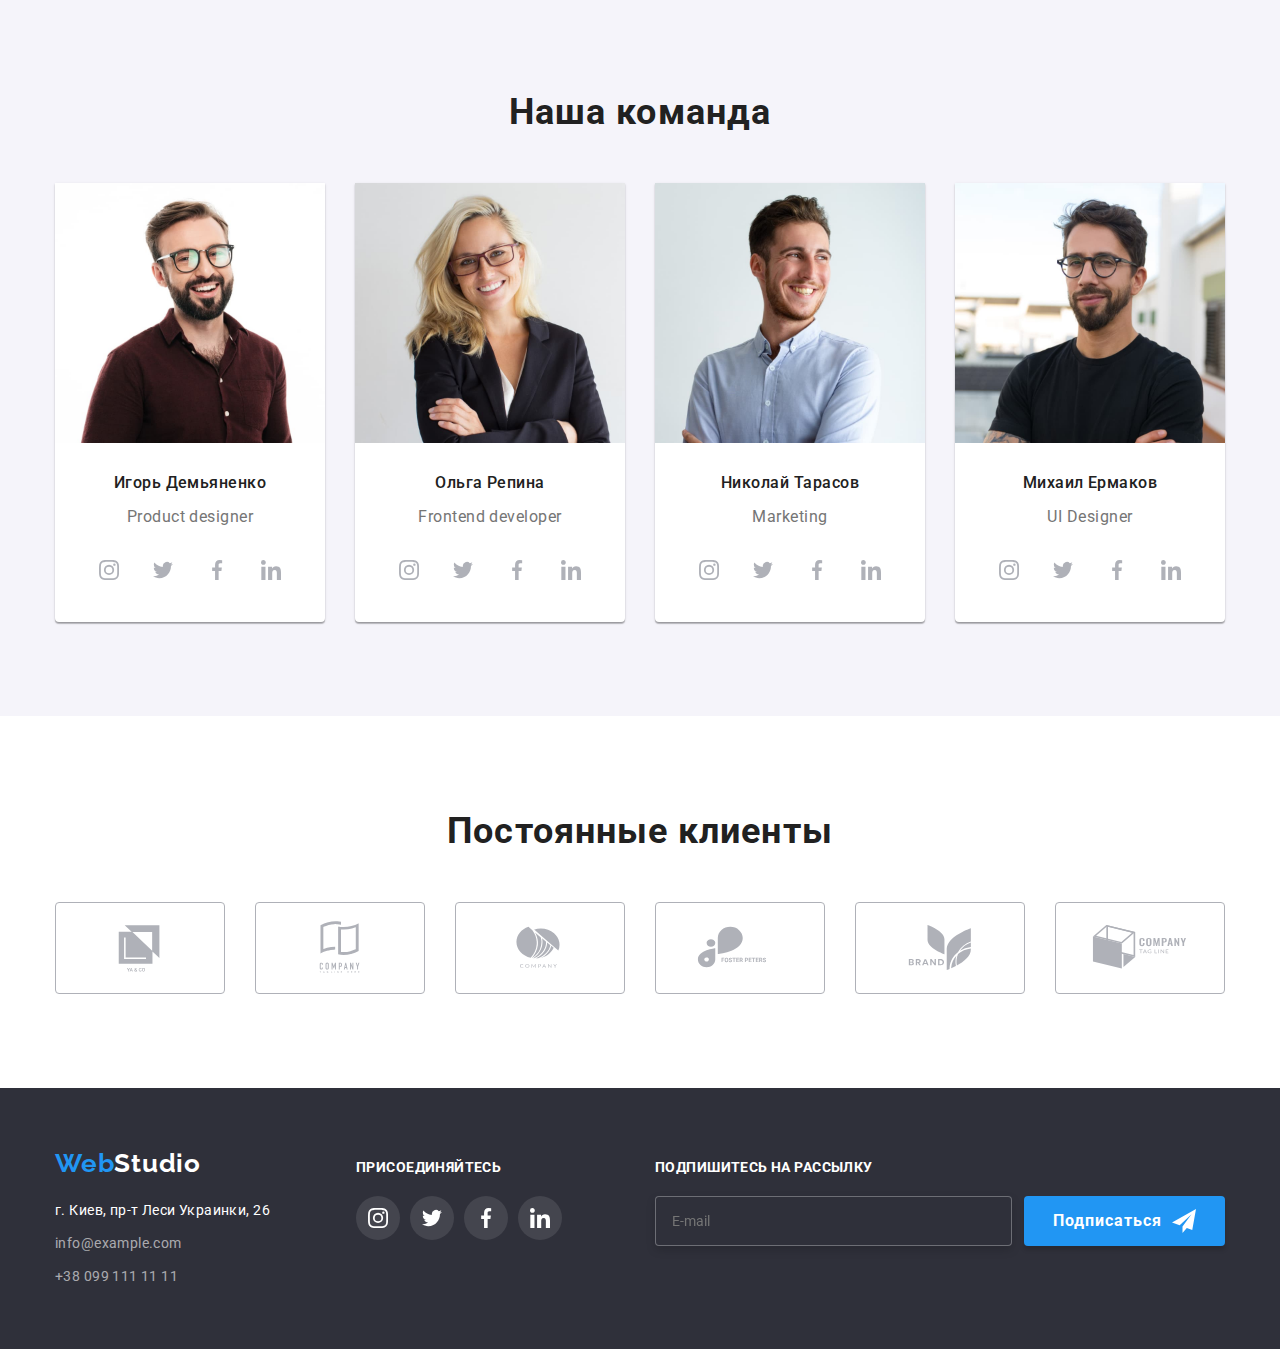
==== commit 7527b00c: "fix" ====
--- a/index.html
+++ b/index.html
@@ -290,7 +290,7 @@
             <div class="footer-adress">
                 <a class="footer-logo link" href="./index.html" target="_parent"><span
                         class="logo1">Web</span>Studio</a>
-                <address>
+                <address class="block-address">
                     <p class="address">г. Киев, пр-т Леси Украинки, 26</p>
                     <ul class="footer-contacts list">
                         <li class="mail">
@@ -335,7 +335,8 @@
                     <li class="subscribe">
                         <form class="subscribe-form">
                             <label class="label" for="subscribe-e-mail"></label>
-                            <input type="email" name="subscribe-e-mail" id="subscribe-e-mail" placeholder="E-mail">
+                            <input class="input" type="email" name="subscribe-e-mail" id="subscribe-e-mail"
+                                placeholder="E-mail">
                             <button class="sub-button" type="submit">Подписаться
                                 <svg class="icon" width="24px" height="24px">
                                     <use href="./images/icons.svg#icon-send"></use>
@@ -355,29 +356,38 @@
                 </svg>
             </button>
             <h2 class="modal-title">Оставьте свои данные, мы вам перезвоним</h2>
-
             <form class="form" autocomplete="on">
-
                 <div class="form-field">
                     <label for="name" class=form-label>Имя</label>
-                    <input type="text" id="name" class="form-input">
+                    <div class="modal-position">
+                        <input type="text" id="name" class="form-input">
+                        <svg class="modal-icon" width="18px" height="18px">
+                            <use href="./images/icons.svg#icon-person"></use>
+                        </svg>
+                    </div>
                 </div>
-
                 <div class="form-field">
                     <label for="tel" class=form-label>Телефон</label>
-                    <input type="tel" id="tel" class="form-input">
+                    <div class="modal-position">
+                        <input type="tel" id="tel" class="form-input">
+                        <svg class="modal-icon" width="18px" height="18px">
+                            <use href="./images/icons.svg#icon-phone"></use>
+                        </svg>
+                    </div>
                 </div>
-
                 <div class="form-field">
                     <label for="email" class=form-label>Почта</label>
-                    <input type="email" id="email" class="form-input">
+                    <div class="modal-position">
+                        <input type="email" id="email" class="form-input">
+                        <svg class="modal-icon" width="18px" height="18px">
+                            <use href="./images/icons.svg#icon-email"></use>
+                        </svg>
+                    </div>
                 </div>
-
                 <div class="form-textarea">
                     <label for="comment" class="form-label">Комментарий</label>
                     <textarea class="textarea-input" name="comment" id="comment" placeholder="Введите текст"></textarea>
                 </div>
-
                 <div class="policy">
                     <input type="checkbox" id="policy">
                     <label for="policy" class="policy-input">Соглашаюсь с рассылкой и принимаю <a href="">Условия
@@ -385,11 +395,7 @@
                     </input>
                 </div>
                 <button class="button-submit" type="submit">Отправить</button>
-
             </form>
-
-
-
         </div>
     </div>
     <script src="./js/modal.js"></script>
--- a/css/styles.css
+++ b/css/styles.css
@@ -693,8 +693,13 @@
     color: var(--footer-text);
 }
 
+.block-address {
+min-width: 231px;
+}
+
 .footer .address {
     margin-bottom: 9px;
+    /* padding-right: 15px; */
     font-size: 14px;
     line-height: 1.71;
     letter-spacing: 0.03em;
@@ -787,7 +792,7 @@
     align-items: center;
 }
 
-.subscribe input {
+.subscribe .input {
     height: 50px;
     width: 100%;
     margin-right: 12px;
@@ -907,16 +912,36 @@
 .form-input {
     margin: 0;
     padding: 12px 42px;
-    outline: 0;
-    transition: border-color 250ms cubic-bezier(0.4, 0, 0.2, 1);
-    border: 1px solid rgba(33, 33, 33, 0.2);
-    border-radius: 4px
-}
-
-.form-input:hover,
-.form-input:focus,
-.form-input:focus-visible {
-    border-color: var(--accent);
+    outline: 1px solid rgba(33, 33, 33, 0.2);
+    transition: outline-color 250ms cubic-bezier(0.4, 0, 0.2, 1);
+    border: 0;
+    border-radius: 4px;
+}
+
+.modal-position {
+    display: flex;
+    flex-direction: column;
+    position: relative;
+}
+
+.modal-icon {
+    position: absolute;
+    top: 50%;
+    left: 12px;
+    transform: translateY(-50%);
+    transition: fill 250ms cubic-bezier(0.4, 0, 0.2, 1);
+}
+
+.form-input:focus-visible,
+.modal-position:hover .form-input,
+.modal-position:focus .form-input {
+    outline-color: var(--accent);
+}
+
+.modal-position:hover .modal-icon,
+.modal-position:focus .modal-icon,
+.form-input:focus-visible + .modal-icon {
+    fill: var(--accent);
 }
 
 .form-textarea {
@@ -930,16 +955,16 @@
     margin: 0;
     padding: 12px 16px;
     height: 120px;
-    outline: 0;
-    transition: border-color 250ms cubic-bezier(0.4, 0, 0.2, 1);
-    border: 1px solid rgba(33, 33, 33, 0.2);
+    outline: 1px solid rgba(33, 33, 33, 0.2);
+    transition: outline-color 250ms cubic-bezier(0.4, 0, 0.2, 1);
+    border: 0;
     border-radius: 4px
 }
 
 .textarea-input:hover,
 .textarea-input:focus,
 .textarea-input:focus-visible {
-    border-color: var(--accent);
+    outline-color: var(--accent);
 }
 
 .textarea-input::placeholder {
